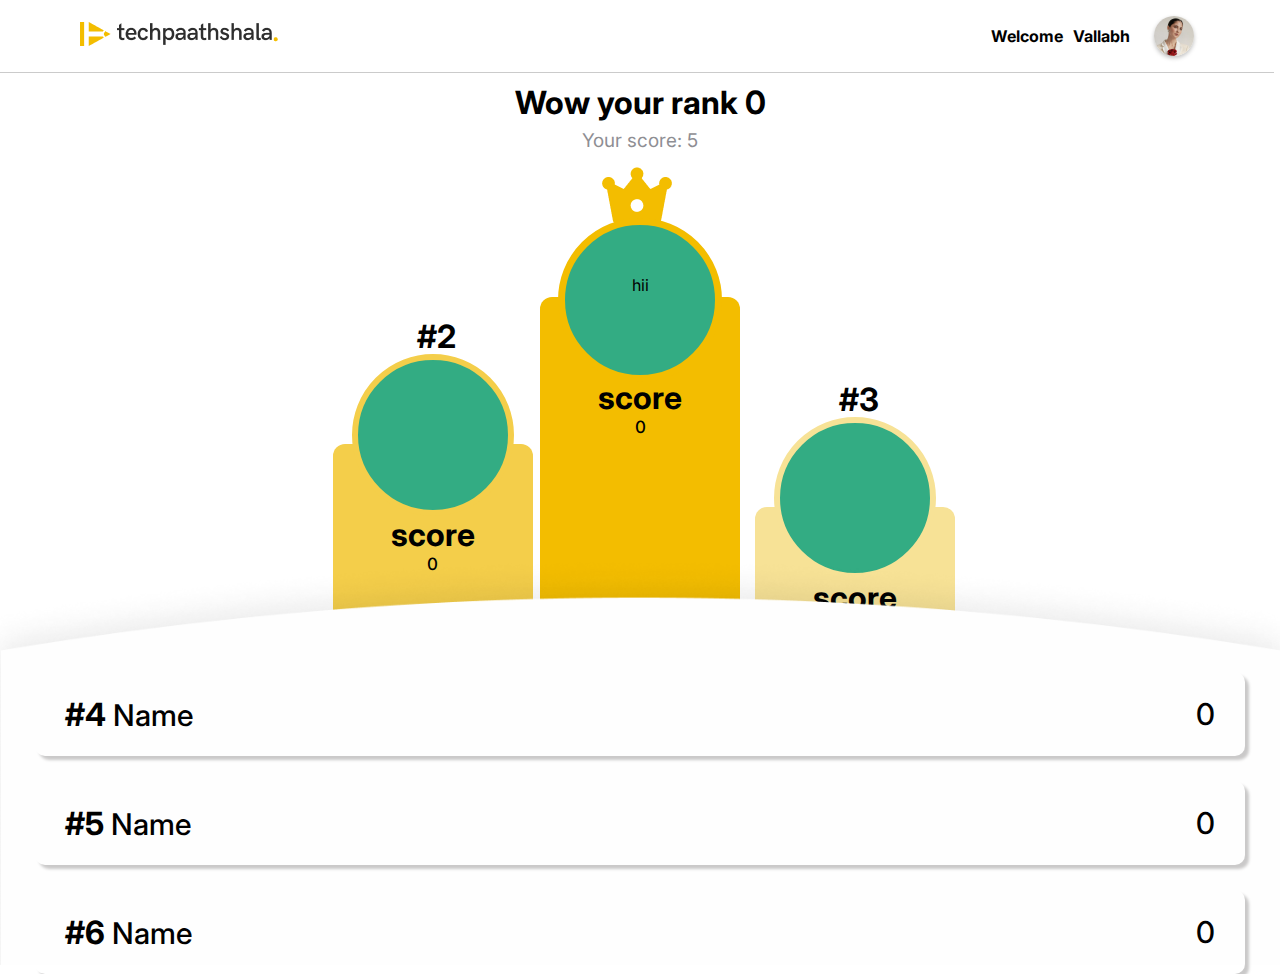
==== temp.html @ ab72117f "Temp rename to temp.html for case change" ====
<!DOCTYPE html>
<html lang="en">

<head>
    <meta charset="UTF-8">
    <meta name="viewport" content="width=device-width, initial-scale=1.0">
    <title>Leaderboard Page</title>
    <link rel="stylesheet" href="../style.css">
</head>

<body>
    <main id="main-leaderboard">

        <nav id="main-navbar">
           <a href="startQuiz.html"> <img src="../Image/Vector.png" alt="Vector" id="logo"></a>

            <div class="navbar-content">
                <ul>
                    <li>Welcome</li>
                    <li>Vallabh</li>
                </ul>

                <img onclick="popUp()" src="../Image/avtar.jpg" alt="Avtar" id="user-avtar">
            </div>
        </nav>

        <section id="leaderboard">
            <h1 id="user-rank-title">Wow Your Rank 1st</h1>
            <p id="user-score">Your score: 5</p>
        </section>

        <section id="score-board">
            <div id="first-rank-container">

                <div id="first-rank">
                    <div class="crown-image">
                        <img src="../Image/crown-image.png" alt="Crown-Image">
                    </div>

                    <div class="bg-color"></div>

                    <div class="actual-score">
                        <h2>score</h2>
                        <p>0</p>
                    </div>

                    <div class="circle">
                        <p class="username">hii</p>
                    </div>
                </div>
            </div>

            <div id="second-rank-container">
                <div id="second-rank">

                    <div class="second-bg-color">
                        <p class="rank">#2</p>
                    </div>

                    <div class="second-actual-score">
                        <h2>score</h2>
                        <p>0</p>
                    </div>

                    <div class="circle">
                        <p class="username"></p>
                    </div>
                </div>
            </div>

            <div id="third-rank-container">
                <div id="third-rank">

                    <div class="third-bg-color">
                        <p class="rank">#3</p>
                    </div>

                    <div class="third-actual-score">
                        <h2>score</h2>
                        <p>0</p>
                    </div>

                    <div class="circle">
                        <p class="username"></p>
                    </div>
                </div>
            </div>

            <div class="radius-design">
                <img src="../Image/vector-image.png" alt="Vector-image">
                <div class="ranking-board">

                    <div class="ranking">
                        <p class="user-name"><span>#4</span> Name</p>
                        <p class="user-name">0</p>
                    </div>

                    <div class="ranking">
                        <p class="user-name"><span>#5</span> Name</p>
                        <p class="user-name">0</p>
                    </div>
                    
                    <div class="ranking">
                        <p class="user-name"><span>#6</span> Name</p>
                        <p class="user-name">0</p>
                    </div>
                </div>
            </div>

            <div id="logout-container">
                <p id="my-name">Hii, Baijnath</p>
                <p id="my-email">abc1200@gmail.com</p>
                <button id="logout-button" onclick="logout()">Logout</button>
            </div>
        </section>
        
    </main>
    <script src="../script.js"></script>
    <script>
        window.onload = function () {
            checkUserData();
            updateLeaderboard();
        }
    </script>

</body>

</html>
---- style.css ----
@import url('https://fonts.googleapis.com/css2?family=Inter:ital,opsz,wght@0,14..32,100..900;1,14..32,100..900&family=Lato:ital,wght@0,100;0,300;0,400;0,700;0,900;1,100;1,300;1,400;1,700;1,900&family=Poppins:ital,wght@0,100;0,200;0,300;0,400;0,500;0,600;0,700;0,800;0,900;1,100;1,200;1,300;1,400;1,500;1,600;1,700;1,800;1,900&display=swap');

* {
    margin: 0px;
    padding: 0px;
    font-family: "Inter", sans-serif;
}

.login-container {
    display: flex;
    position: relative;
}

.logo {
    position: absolute;
    top: 70px;
    left: 120px;
    width: 510px;
    height: 529px;
    line-height: 10px;
}

.form-container {
    display: flex;
    flex-direction: column;
    gap: 30px;
    position: relative;
    top: 70px;
    left: 750px;
    width: 440px;
    height: 512px;
}

.login-header h1 {
    width: 87px;
    height: 38px;
    font-size: 32px;
    line-height: 38px;
    color: #1C1C1E;
}

.login-header p {
    width: 240px;
    height: 19px;
    font-size: 16px;
    line-height: 19.2px;
    color: #8E8E93;
}

.form-group {
    display: flex;
    flex-direction: column;
    gap: 6px;
    height: 76px;
}

.form-group span,
.details-group span {
    font-size: 16px;
    line-height: 19.2px;
    color: red;
}

label {
    width: 85px;
    height: 19px;
    font-size: 16px;
    line-height: 19.2px;
}

.form-group input {
    height: 51px;
    border-radius: 8px;
    border: 1px solid #8E8E93;
    justify-content: space-between;
    padding: 16px;
}

.form-group {
    position: relative;
}

.form-group .icon {
    position: absolute;
    top: 48%;
    right: 4%;
    color: #8E8E93;
    cursor: pointer;
}

.button {
    height: 43px;
    padding: 12px 24px;
    border-radius: 100px;
    font-family: 16px;
    line-height: 19.2px;
    border: none;
    background-color: #F3BD00;
    cursor: pointer;
}

.google-signup {
    display: flex;
    gap: 8px;
    justify-content: center;
    align-items: center;
    height: 60px;
    border-radius: 8px;
    padding: 14px 18px;
    background-color: #FEFEFE;
    box-shadow: 0px 1px 2px 1px #1018280D;
}

.google-signup img {
    width: 28px;
    height: 28px;
}

.google-signup a {
    font-size: 16px;
    line-height: 19.2px;
    text-decoration: none;
    color: #1C1C1E;
}

.signup-footer {
    display: flex;
    gap: 3px;
    font-size: 16px;
    justify-content: center;
    line-height: 19.2px;
}

.signup-footer span {
    color: #8E8E93;
}

.signup-footer a {
    color: #0948B4;
    text-decoration: none;
}

/* Sign-Up checkbox */
.checkbox {
    display: flex;
    align-items: center;
    gap: 5px;
}

.checkbox input {
    width: 20px;
    height: 20px;
    border-radius: 3px;
    background: #FEFEFE;
    border: 1.25px solid #8E8E93;
}

.checkbox span {
    font-size: 12px;
    line-height: 14.4px;
}

.checkbox a {
    color: #0948B4;
    font-size: 12px;
    line-height: 14.4px;
    text-decoration: none;
}

/* Start the here start quiz page */
/* start here navbar */
#main-navbar {
    width: 87%;
    height: 72px;
    display: flex;
    justify-content: space-between;
    border-bottom: 1px solid #CBCBCB;
    align-items: center;
    padding: 0px 80px 0px 80px;
}

#logo {
    width: 197.71px;
    height: 24px;
}

.navbar-content {
    display: flex;
    gap: 24px;
    align-items: center;
}

.navbar-content ul {
    display: flex;
    gap: 10px;
    font-weight: bold;
    list-style: none;
}

.navbar-content img {
    cursor: pointer;
}

#user-avtar {
    width: 40px;
    height: 40px;
    border-radius: 50%;
    box-shadow: 0px 2px 4px 0px #00000040;
}

#quiz-section {
    width: 93.5%;
    height: 505px;
    padding: 40px 40px 0px 40px;
}

.quiz-wrapper {
    height: 660px;
}

#quiz-header {
    height: 55px;
    font-size: 32px;
    line-height: 38.4px;
}

.main-quiz-box {
    display: flex;
    flex-direction: column;
    align-items: center;
}

.quiz-box {
    display: flex;
    flex-direction: column;
    align-items: center;
    gap: 24px;
    width: 82%;
    height: 500px;
    box-shadow: 0px 0px 8px grey;
    background: #FEFEFE;
    border-radius: 11.84px;
}

.quiz-content {
    display: flex;
    flex-direction: column;
    gap: 24px;
    width: 95%;
    height: 350px;
    padding-top: 24px;
}

.quiz-placeholder {
    display: flex;
    width: 100%;
    height: 250px;
    border-radius: 12.17px;
    background: #C7C7CC;
}

.quiz-placeholder-large {
    position: relative;
    top: 31px;
    left: 38px;
    width: 400px;
    height: 156px;
    background: #EBEBF0;
    border-radius: 17.64px;
}

.quiz-large-paragraph {
    position: absolute;
    top: 14px;
    left: 18px;
    width: 320px;
    height: 19px;
    border-radius: 5.04px;
    background: #C7C7CC;
}

.quiz-medium-paragraph {
    position: absolute;
    top: 43px;
    left: 27px;
    width: 154px;
    height: 19px;
    border-radius: 5.04px;
    background: #C7C7CC;
}

.quiz-small-paragraph {
    position: absolute;
    top: 105.82px;
    left: 26.45px;
    width: 84.4px;
    height: 34.04px;
    border-radius: 5.04px;
    background: #0948B4;
}

.quiz-placeholder-midium {
    position: relative;
    top: 148px;
    left: 70px;
    width: 174.55px;
    height: 77.3px;
    background: #EBEBF0;
    border-radius: 8.73px;
}

.quiz-large-line {
    position: absolute;
    top: 8.73px;
    left: 11.84px;
    width: 140px;
    height: 9.35px;
    border-radius: 2.49px;
    background: #C7C7CC;
}

.quiz-medium-line {
    position: absolute;
    top: 21.2px;
    left: 13.09px;
    width: 62.34px;
    height: 9.35px;
    border-radius: 2.49px;
    background: #C7C7CC;
}

.quiz-small-line {
    position: absolute;
    width: 41.77px;
    height: 16.83px;
    top: 52.37px;
    left: 13.09px;
    border-radius: 2.49px;
    background: #0948B4;
}

.quiz-placeholder-small {
    position: relative;
    top: 16px;
    left: 65px;
    width: 174.55px;
    height: 77.3px;
    background: #EBEBF0;
    border-radius: 8.73px;
}

.quiz-line {
    display: flex;
    flex-direction: column;
    align-items: center;
}

.quiz-line h1 {
    height: 38px;
    text-align: center;
    font-size: 32px;
    line-height: 38.4px;
}

.quiz-line p {
    width: 400px;
    height: 38px;
    text-align: center;
    font-size: 16px;
    line-height: 19.2px;
    color: #8E8E93;
}

.quiz-button {
    width: 360px;
    height: 43px;
    background: #F3BD00;
    border: none;
    cursor: pointer;
    border-radius: 100px;
    font-size: 16px;
    line-height: 19.2px;
    padding: 12px 24px 12px 24px;
}

/* start the here question pages */
.quiz-question {
    width: 97%;
    height: 500px;
    display: flex;
    gap: 40px;
    position: relative;
    top: 20px;
    left: 20px;
}

.box-quiz {
    position: absolute;
    width: 100%;
    height: 484px;
    display: flex;
    flex-direction: column;
    gap: 14px;
}

.box-quiz-content {
    width: 100%;
    height: 220px;
    display: flex;
    flex-direction: column;
    gap: 20px;
}

.quiz-header {
    width: 100%;
    height: 115px;
    display: flex;
    flex-direction: column;
    gap: 16px;
    position: relative;
}

#quiz-progress {
    width: 100%;
    height: 73px;
    font-size: 61px;
    line-height: 73.2px;
}

.quiz-progress-bar {
    width: 100%;
    height: 16px;
    background: var(--grey-1, #EBEBF0);
    border-radius: 16px;
}

.option {
    width: fit-content;
    cursor: pointer;
    padding: 6px;
    position: relative;
    bottom: 40px;
    left: 45px;
    font-size: 30px;
}

.option:hover {
    background-color: #F3BD00;
    border-radius: 5px;
}

.selected {
    background-color: #F3BD00;
    border-radius: 6px;
}

#quiz-progress-bar-fill {
    width: 0%;
    height: 16px;
    border-radius: 16px;
    background: #F3BD00;
    transition: width 0.3s ease;
}

#quiz-question {
    height: 50px;
    font-size: 30px;
    line-height: 48px;
    position: absolute;
    left: 10px;
}

#next {
    position: absolute;
    bottom: 20px;
    right: 20px;
    height: 38px;
    font-size: 32px;
    line-height: 38.4px;
    color: #0948B4;
    border: none;
    cursor: pointer;
}

#previous {
    position: absolute;
    bottom: 20px;
    height: 38px;
    font-size: 32px;
    line-height: 38.4px;
    color: #0948B4;
    border: none;
    cursor: pointer;
}

#next:hover,
#previous:hover {
    border: 1.5px solid #0948B4;
    border-radius: 10px;
}
#quiz-logout-container{
    height: 150px;
    width: 250px;
    box-shadow: 0px 0px 8px gray;
    position: absolute;
    right: 20px;
    top: 75px;
    border-radius: 10px;
    display: none;
}

#quiz-logout-container p{
    text-align: center;
    margin-bottom: 10px;
    font-size: 18px;
    margin-top: 5px;
}

#quiz-logout-container #logout-button{
    width: 50%;
    padding: 6px;
    border-radius: 30px;
    background-color: #F3BD00;
    font-size: 17px;
    cursor: pointer;
    border: none;
    margin-left: 60px;
    margin-bottom: 10px;
}

#logout-container {
    height: 150px;
    width: 250px;
    box-shadow: 0px 0px 8px gray;
    padding-bottom: 10px;
    position: absolute;
    right: 20px;
    top: -20px;
    border-radius: 10px;
    display: none;
}

#logout-container #logout-button {
    width: 50%;
    padding: 6px;
    border-radius: 30px;
    background-color: #F3BD00;
    font-size: 17px;
    cursor: pointer;
    border: none;
    margin-left: 60px;
    margin-bottom: 10px;
}

#logout-container p {
    text-align: center;
    margin-bottom: 10px;
    font-size: 18px;
    margin-top: 5px;
}

#popup {
    cursor: pointer;
}

/* start the leaderboard paag */
#main-leaderboard {
    height: 100vh;
    width: 100%;
    position: relative;
}

#leaderboard h1 {
    margin-top: 10px;
    text-align: center;
}

#leaderboard p {
    text-align: center;
    color: #8E8E93;
    font-size: 19px;
    margin-top: 7px;
}

#score-board {
    position: relative;
    height: 70vh;
}

#first-rank-container {
    height: 525px;
    width: 200px;
    position: absolute;
    left: 50%;
    transform: translateX(-50%);
    top: 0%;
}

#first-rank {
    position: relative;
    height: 100%;
    width: 100%;
}

#first-rank .actual-score {
    position: absolute;
    left: 50%;
    top: 43%;
    transform: translateX(-50%);
    z-index: 2;
}

.actual-score h2 {
    font-size: 32px;
    font-weight: bold;
}

.actual-score p {
    text-align: center;
    font-size: 17px;
    font-weight: 500;
}

.bg-color {
    background-color: #F3BD00;
    height: 380px;
    width: 100%;
    border-radius: 12px 12px 0px 0px;
    position: absolute;
    bottom: 0;
}

#first-rank .circle {
    height: 150px;
    width: 150px;
    border: 7px solid #F3BD00;
    border-radius: 50%;
    position: absolute;
    left: 50%;
    top: 12.5%;
    transform: translateX(-50%);
    background-color: rgb(51, 172, 131);
}

#first-rank .crown-image {
    height: 76px;
    width: 76px;
    position: absolute;
    left: 50%;
    top: 6px;
    transform: translateX(-54%);
}

.username {
    text-align: center;
    position: absolute;
    top: 50px;
    left: 50%;
    transform: translateX(-50%);
    font-size: 20x;
}

#second-rank-container {
    height: 350px;
    width: 200px;
    position: absolute;
    left: 26%;
    top: 32%;
}

#second-rank {
    position: relative;
    height: 100%;
    width: 100%;
}

#second-rank .second-actual-score {
    position: absolute;
    top: 46%;
    left: 50%;
    transform: translateX(-50%);
}

.second-actual-score {
    text-align: center;
    font-size: 17px;
    font-weight: 500;
}

.second-actual-score h2 {
    font-size: 32px;
    font-weight: bold;
}

#second-rank .second-bg-color {
    background-color: #F4CE4A;
    height: 260px;
    width: 100%;
    border-radius: 12px 12px 0px 0px;
    position: absolute;
    bottom: 0;
}

.rank {
    position: relative;
    top: -127px;
    left: 50%;
    transform: translateX(-8%);
    font-size: 32px;
    font-weight: 700;
}

#second-rank .circle {
    height: 150px;
    width: 150px;
    border-radius: 50%;
    position: absolute;
    border: 6px solid #F4CE4A;
    left: 50%;
    transform: translateX(-50%);
    background-color: rgb(51, 172, 131);
}

#third-rank-container {
    height: 350px;
    width: 200px;
    position: absolute;
    left: 59%;
    top: 42%;
    z-index: -1;
}

#third-rank {
    position: relative;
    height: 100%;
    width: 100%;
}

#third-rank .third-actual-score {
    position: absolute;
    top: 46%;
    left: 50%;
    transform: translateX(-50%);
}

.third-actual-score p {
    text-align: center;
    font-size: 17px;
    font-weight: 500;
}

.third-actual-score h2 {
    font-size: 32px;
    font-weight: bold;
}

#third-rank .third-bg-color {
    background-color: #F7E296;
    height: 260px;
    width: 100%;
    border-radius: 12px 12px 0px 0px;
    position: absolute;
    bottom: 0;
}

#third-rank .circle {
    height: 150px;
    width: 150px;
    border-radius: 50%;
    position: absolute;
    border: 6px solid #F7E296;
    left: 50%;
    transform: translateX(-50%);
    background-color: rgb(51, 172, 131);
}

.radius-design {
    width: 100%;
    height: 350px;
    position: absolute;
    top: 440px;
    z-index: 2;
}

.radius-design img {
    position: absolute;
    top: -15%;
    width: 100%;
    z-index: 2;
    margin-top: 15px;
}

.ranking-board {
    position: relative;
    bottom: 0;
    width: 1250px;
    margin: 80px auto 0;
    height: 300px;
    border-radius: 10px;
    z-index: 2;
}

.ranking {
    width: 1150px;
    height: 40px;
    padding: 22px 30px;
    margin: 25px auto 20px;
    box-shadow: 4px 4px 3px rgb(202, 201, 201);
    border-radius: 10px;
    display: flex;
    justify-content: space-between;
    align-items: center;
}

.ranking span {
    font-weight: bold;
    font-size: 32px;
}

.ranking .user-name {
    font-size: 30px;
    font-weight: 500;
}
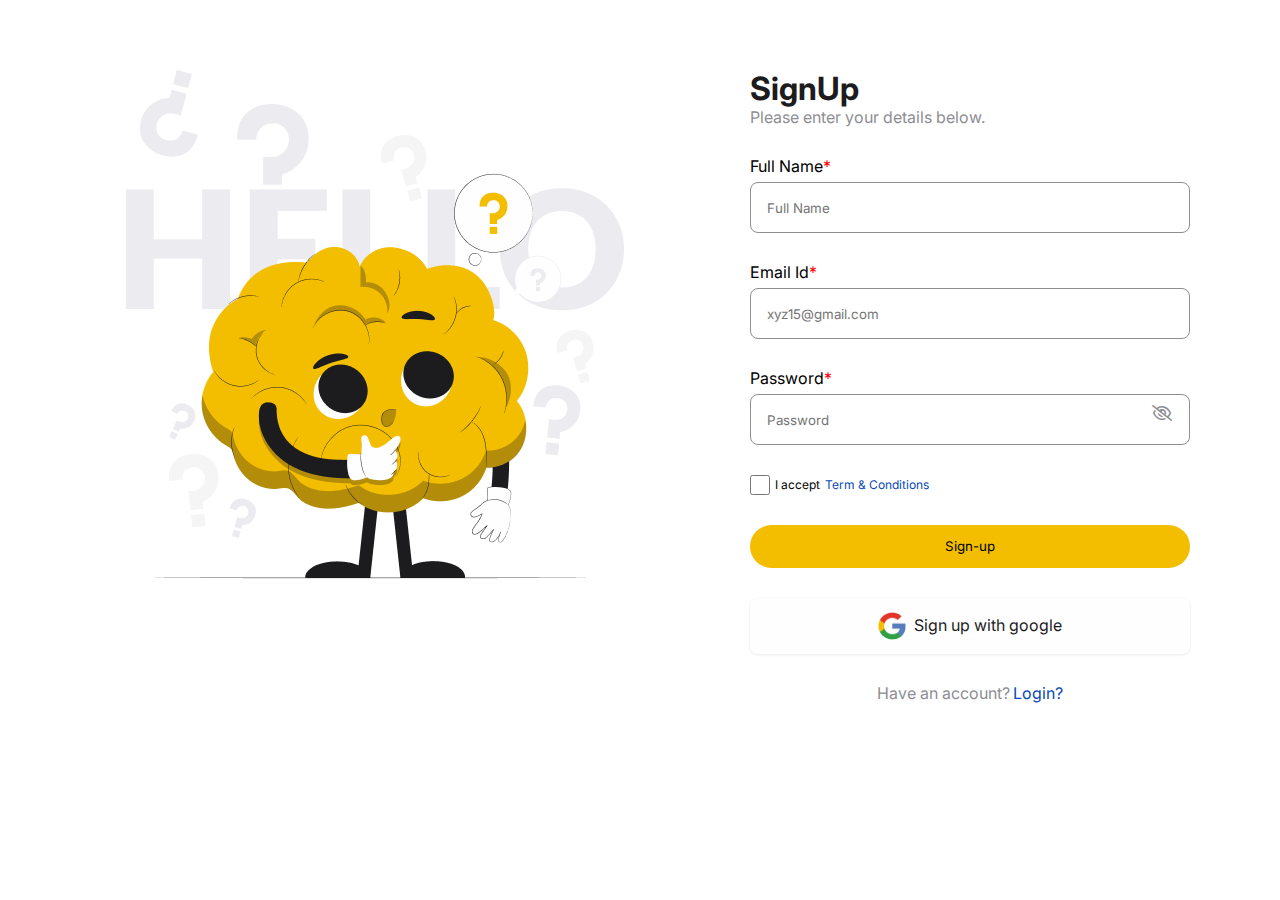
==== commit 2cc58f20: "Temp rename to temp.html for case change" ====
--- a/temp.html
+++ b/temp.html
@@ -4,124 +4,58 @@
 <head>
     <meta charset="UTF-8">
     <meta name="viewport" content="width=device-width, initial-scale=1.0">
-    <title>Leaderboard Page</title>
+    <title>Sign-up page</title>
     <link rel="stylesheet" href="../style.css">
+    <link rel="stylesheet" href="https://cdnjs.cloudflare.com/ajax/libs/font-awesome/6.6.0/css/all.min.css" />
 </head>
 
 <body>
-    <main id="main-leaderboard">
+    <section class="login-container">
+        <img src="../Image/logo.png" class="logo" alt="Logo">
 
-        <nav id="main-navbar">
-           <a href="startQuiz.html"> <img src="../Image/Vector.png" alt="Vector" id="logo"></a>
-
-            <div class="navbar-content">
-                <ul>
-                    <li>Welcome</li>
-                    <li>Vallabh</li>
-                </ul>
-
-                <img onclick="popUp()" src="../Image/avtar.jpg" alt="Avtar" id="user-avtar">
-            </div>
-        </nav>
-
-        <section id="leaderboard">
-            <h1 id="user-rank-title">Wow Your Rank 1st</h1>
-            <p id="user-score">Your score: 5</p>
-        </section>
-
-        <section id="score-board">
-            <div id="first-rank-container">
-
-                <div id="first-rank">
-                    <div class="crown-image">
-                        <img src="../Image/crown-image.png" alt="Crown-Image">
-                    </div>
-
-                    <div class="bg-color"></div>
-
-                    <div class="actual-score">
-                        <h2>score</h2>
-                        <p>0</p>
-                    </div>
-
-                    <div class="circle">
-                        <p class="username">hii</p>
-                    </div>
-                </div>
+        <form action="" class="form-container">
+            <div class="login-header">
+                <h1>SignUp</h1>
+                <p>Please enter your details below.</p>
             </div>
 
-            <div id="second-rank-container">
-                <div id="second-rank">
-
-                    <div class="second-bg-color">
-                        <p class="rank">#2</p>
-                    </div>
-
-                    <div class="second-actual-score">
-                        <h2>score</h2>
-                        <p>0</p>
-                    </div>
-
-                    <div class="circle">
-                        <p class="username"></p>
-                    </div>
-                </div>
+            <div class="form-group">
+                <label for="fname">Full Name<span>*</span></label>
+                <input type="text" name="fname" id="full-name" placeholder="Full Name" required>
             </div>
 
-            <div id="third-rank-container">
-                <div id="third-rank">
-
-                    <div class="third-bg-color">
-                        <p class="rank">#3</p>
-                    </div>
-
-                    <div class="third-actual-score">
-                        <h2>score</h2>
-                        <p>0</p>
-                    </div>
-
-                    <div class="circle">
-                        <p class="username"></p>
-                    </div>
-                </div>
+            <div class="form-group">
+                <label for="email">Email Id<span>*</span></label>
+                <input type="email" name="email-id" id="email" placeholder="xyz15@gmail.com" required>
             </div>
 
-            <div class="radius-design">
-                <img src="../Image/vector-image.png" alt="Vector-image">
-                <div class="ranking-board">
-
-                    <div class="ranking">
-                        <p class="user-name"><span>#4</span> Name</p>
-                        <p class="user-name">0</p>
-                    </div>
-
-                    <div class="ranking">
-                        <p class="user-name"><span>#5</span> Name</p>
-                        <p class="user-name">0</p>
-                    </div>
-                    
-                    <div class="ranking">
-                        <p class="user-name"><span>#6</span> Name</p>
-                        <p class="user-name">0</p>
-                    </div>
-                </div>
+            <div class="form-group">
+                <label for="password">Password<span>*</span></label>
+                <i id="eye-icon" class="icon fa-regular fa-eye-slash" onclick="eyeButtonToggle()"></i>
+                <input type="password" name="password" id="password" placeholder="Password" required>
             </div>
 
-            <div id="logout-container">
-                <p id="my-name">Hii, Baijnath</p>
-                <p id="my-email">abc1200@gmail.com</p>
-                <button id="logout-button" onclick="logout()">Logout</button>
+            <div class="checkbox">
+                <input type="checkbox" name="CheckBox">
+                <span>I accept</span>
+                <a href="">Term & Conditions</a>
             </div>
-        </section>
-        
-    </main>
+
+            <input type="button" value="Sign-up" id="signup" class="button" onclick="signUpPage()">
+
+            <div class="google-signup">
+                <img src="../Image/devicon_google.png" alt="Google-Image">
+                <a href="">Sign up with google</a>
+            </div>
+
+            <div class="signup-footer">
+                <span>Have an account?</span>
+                <a href="../index.html">Login?</a>
+            </div>
+        </form>
+    </section>
+
     <script src="../script.js"></script>
-    <script>
-        window.onload = function () {
-            checkUserData();
-            updateLeaderboard();
-        }
-    </script>
 
 </body>
 
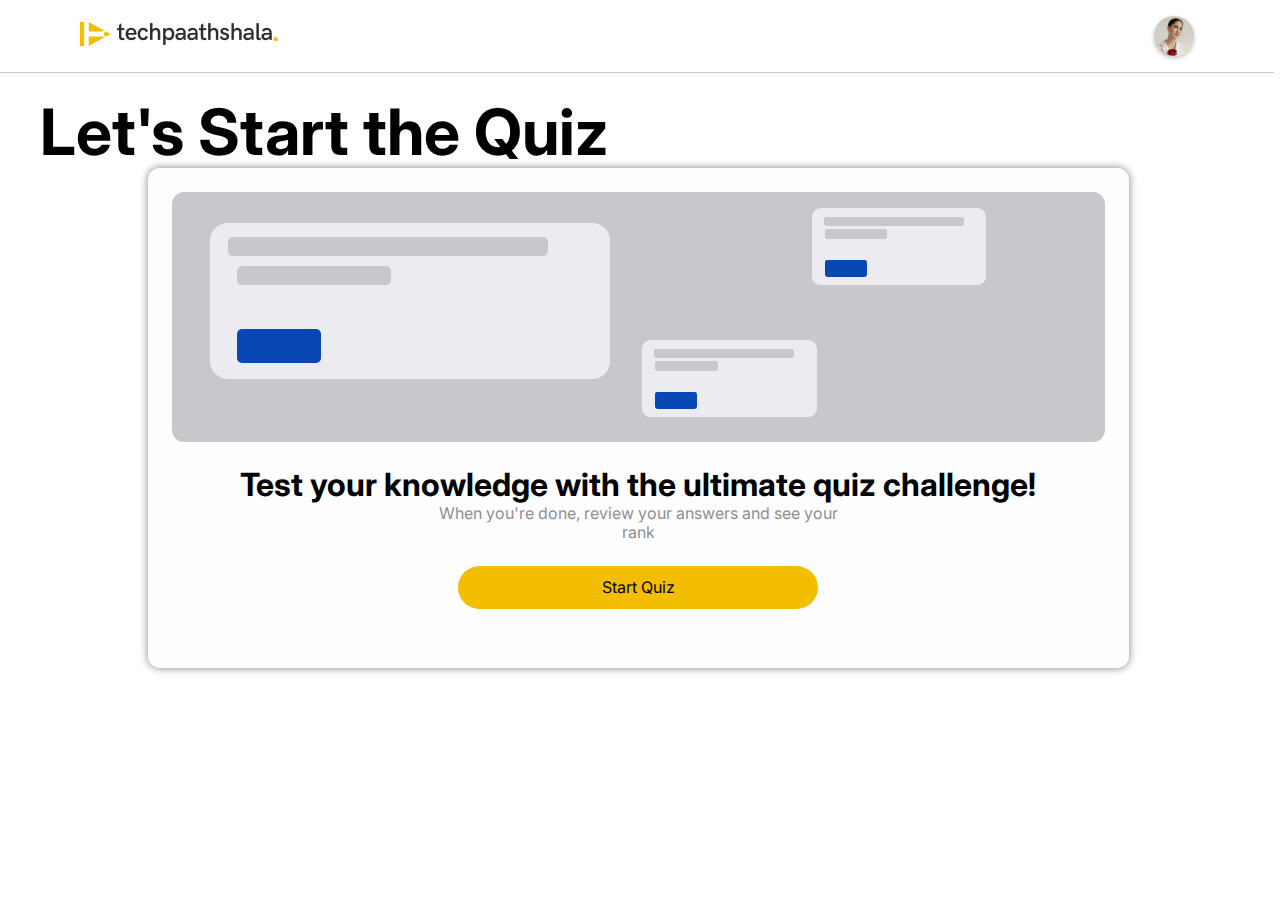
==== commit 77dc4861: "Temp rename to temp.html for case change" ====
--- a/temp.html
+++ b/temp.html
@@ -4,58 +4,75 @@
 <head>
     <meta charset="UTF-8">
     <meta name="viewport" content="width=device-width, initial-scale=1.0">
-    <title>Sign-up page</title>
+    <title>Start Quiz</title>
     <link rel="stylesheet" href="../style.css">
-    <link rel="stylesheet" href="https://cdnjs.cloudflare.com/ajax/libs/font-awesome/6.6.0/css/all.min.css" />
 </head>
 
 <body>
-    <section class="login-container">
-        <img src="../Image/logo.png" class="logo" alt="Logo">
+    <nav id="main-navbar">
+        <a href="startQuiz.html"><img src="../Image/Vector.png" alt="Vector" id="logo"></a>
 
-        <form action="" class="form-container">
-            <div class="login-header">
-                <h1>SignUp</h1>
-                <p>Please enter your details below.</p>
+        <div class="navbar-content">
+            <ul>
+                <li></li>
+                <li></li>
+            </ul>
+            <img onclick="popUpShow()" src="../Image/avtar.jpg" alt="Avtar" id="user-avtar">
+        </div>
+    </nav>
+
+    <section id="quiz-section">
+        <div class="quiz-container">
+            <div class="quiz-wrapper">
+
+                <div id="quiz-header">
+                    <h1>Let's Start the Quiz</h1>
+                </div>
+
+                <div class="main-quiz-box">
+                    <div class="quiz-box">
+                        <div class="quiz-content">
+                            <div class="quiz-placeholder">
+                                
+                                <div class="quiz-placeholder-large">
+                                    <p class="quiz-large-paragraph"></p>
+                                    <p class="quiz-medium-paragraph"></p>
+                                    <p class="quiz-small-paragraph"></p>
+                                </div>
+
+                                <div class="quiz-placeholder-midium">
+                                    <p class="quiz-large-line"></p>
+                                    <p class="quiz-medium-line"></p>
+                                    <p class="quiz-small-line"></p>
+                                </div>
+
+                                <div class="quiz-placeholder-small">
+                                    <p class="quiz-large-line"></p>
+                                    <p class="quiz-medium-line"></p>
+                                    <p class="quiz-small-line"></p>
+                                </div>
+                            </div>
+
+                            <div class="quiz-line">
+                                <h1>Test your knowledge with the ultimate quiz challenge!</h1>
+                                <p>When you're done, review your answers and see your rank</p>
+                            </div>
+                        </div>
+
+                        <button class="quiz-button" onclick="navigate()">Start Quiz</button>
+                    </div>
+                </div>
             </div>
 
-            <div class="form-group">
-                <label for="fname">Full Name<span>*</span></label>
-                <input type="text" name="fname" id="full-name" placeholder="Full Name" required>
+            <div id="quiz-logout-container">
+                <p id="my-name">Hii, Baijnath</p>
+                <p id="my-email">abc1200@gmail.com</p>
+                <button id="logout-button" onclick="logout()">Logout</button>
             </div>
-
-            <div class="form-group">
-                <label for="email">Email Id<span>*</span></label>
-                <input type="email" name="email-id" id="email" placeholder="xyz15@gmail.com" required>
-            </div>
-
-            <div class="form-group">
-                <label for="password">Password<span>*</span></label>
-                <i id="eye-icon" class="icon fa-regular fa-eye-slash" onclick="eyeButtonToggle()"></i>
-                <input type="password" name="password" id="password" placeholder="Password" required>
-            </div>
-
-            <div class="checkbox">
-                <input type="checkbox" name="CheckBox">
-                <span>I accept</span>
-                <a href="">Term & Conditions</a>
-            </div>
-
-            <input type="button" value="Sign-up" id="signup" class="button" onclick="signUpPage()">
-
-            <div class="google-signup">
-                <img src="../Image/devicon_google.png" alt="Google-Image">
-                <a href="">Sign up with google</a>
-            </div>
-
-            <div class="signup-footer">
-                <span>Have an account?</span>
-                <a href="../index.html">Login?</a>
-            </div>
-        </form>
+        </div>
     </section>
 
-    <script src="../script.js"></script>
+    <script src="../script.js"> </script>
 
 </body>
 
